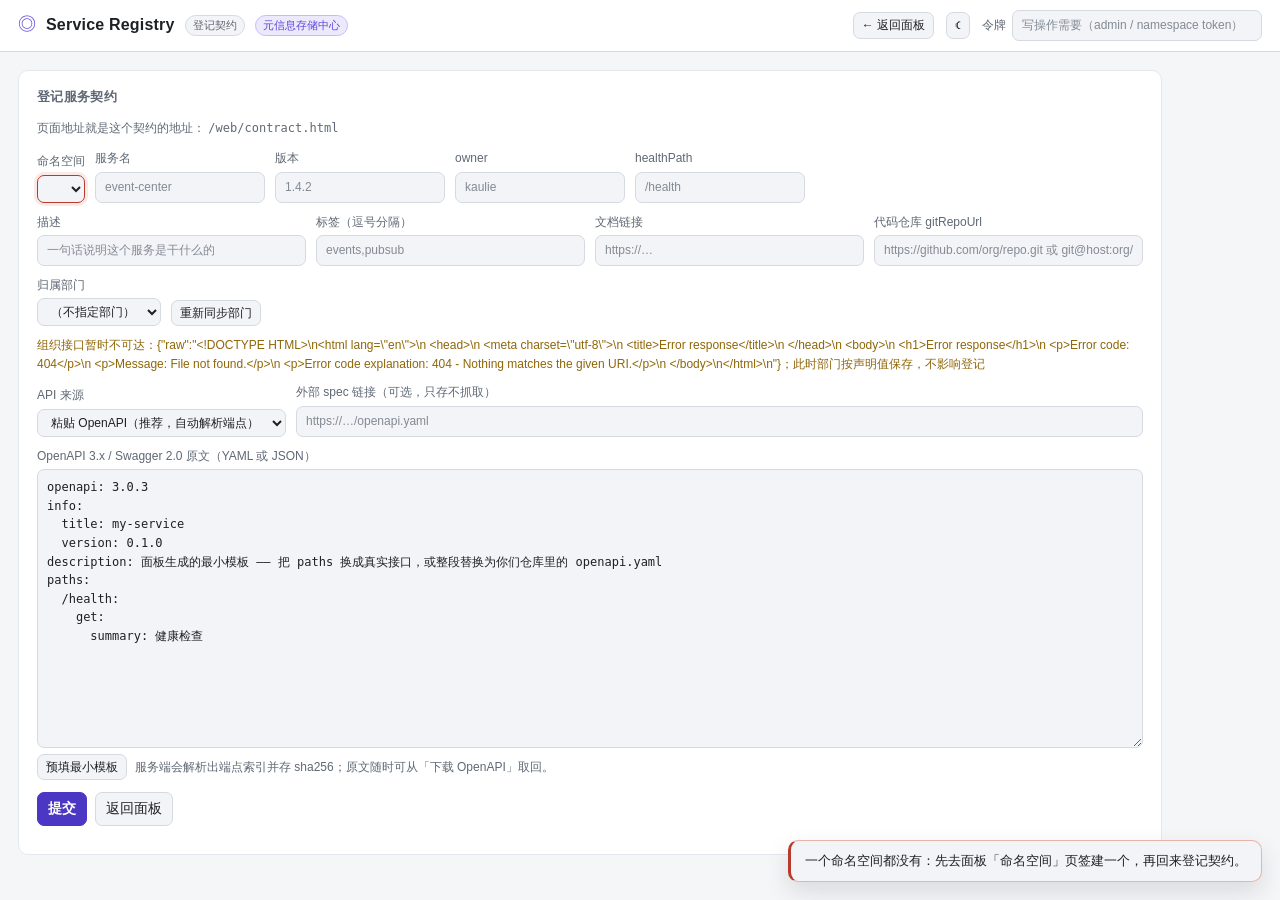
==== web/contract.html @ 5394a0b9 "feat(panel): 契约编辑独立成页 + 配色改为一套中性灰阶 + 单一强调色 两件事，都是面板体验问题：  1) 「编辑契约」在**独立页面**打开（不再是服务列表上方的内联表单）    - " ====
<!DOCTYPE html>
<html lang="zh-CN">
<head>
  <meta charset="UTF-8" />
  <meta name="viewport" content="width=device-width, initial-scale=1.0" />
  <title>登记服务契约 · Service Registry</title>
  <link rel="stylesheet" href="styles.css" />
</head>
<body>
  <header class="topbar">
    <div class="brand">
      <span class="logo">◎</span>
      <h1>Service Registry</h1>
      <span id="page-mode" class="badge badge--muted">契约</span>
      <span class="badge badge--info" title="本中心只存储元信息：不探活、不心跳、不保证实例可达">元信息存储中心</span>
    </div>
    <div class="topbar__meta">
      <a class="btn btn--small" id="back-to-panel" href="./#services">← 返回面板</a>
      <button class="btn btn--small" id="theme-toggle" type="button" title="切换主题">☀</button>
      <label class="token">
        令牌
        <input type="password" id="token" placeholder="写操作需要（admin / namespace token）" autocomplete="off" />
      </label>
    </div>
  </header>

  <main class="content content--form">
    <!-- 这个页面就是"契约编辑页"：URL 里带 ns/name 是编辑，不带是新建。
         之所以独立成页：内联在服务列表里的表单会被长列表挤到看不见的地方，
         而 OpenAPI 原文需要一大片地方；独立页面还能收藏、分享、后退。 -->
    <section class="form-card" id="contract-body" hidden>
      <h2 id="svc-form-title">登记服务契约</h2>
      <p class="note">
        页面地址就是这个契约的地址：
        <span class="mono" id="contract-url">contract.html</span>
        <span class="badge badge--muted" id="contract-exists" hidden></span>
      </p>
      <div class="form-row">
        <label>命名空间 <select id="svc-form-ns"></select></label>
        <label>服务名 <input type="text" id="svc-form-name" placeholder="event-center" /></label>
        <label>版本 <input type="text" id="svc-form-version" placeholder="1.4.2" /></label>
        <label>owner <input type="text" id="svc-form-owner" placeholder="kaulie" /></label>
        <label>healthPath <input type="text" id="svc-form-health" placeholder="/health" /></label>
      </div>
      <div class="form-row">
        <label class="grow">描述 <input type="text" id="svc-form-desc" placeholder="一句话说明这个服务是干什么的" /></label>
        <label class="grow">标签（逗号分隔） <input type="text" id="svc-form-tags" placeholder="events,pubsub" /></label>
        <label class="grow">文档链接 <input type="text" id="svc-form-docs" placeholder="https://…" /></label>
        <label class="grow">代码仓库 gitRepoUrl <input type="text" id="svc-form-repo" placeholder="https://github.com/org/repo.git 或 git@host:org/repo.git" /></label>
      </div>
      <div class="form-row">
        <label>归属部门
          <select id="svc-form-dept" title="候选来自组织架构服务；组织接口不可达时按声明值保存"></select>
        </label>
        <button class="btn btn--small" id="svc-form-dept-refresh" type="button">重新同步部门</button>
        <span class="note grow" id="svc-form-dept-note"></span>
      </div>
      <div class="form-row">
        <label>API 来源
          <select id="svc-form-mode">
            <option value="spec">粘贴 OpenAPI（推荐，自动解析端点）</option>
            <option value="manual">手工声明端点</option>
          </select>
        </label>
        <label class="grow">外部 spec 链接（可选，只存不抓取） <input type="text" id="svc-form-specurl" placeholder="https://…/openapi.yaml" /></label>
      </div>

      <div id="svc-form-spec-wrap">
        <label class="stack">OpenAPI 3.x / Swagger 2.0 原文（YAML 或 JSON）
          <textarea id="svc-form-spec" rows="14" spellcheck="false"
            placeholder="openapi: 3.0.3&#10;info:&#10;  title: event-center&#10;  version: 0.1.0&#10;paths:&#10;  /health:&#10;    get:&#10;      summary: 健康检查"></textarea>
        </label>
        <div class="actions" style="margin:6px 0">
          <button class="btn btn--small" id="svc-form-spec-template" type="button">预填最小模板</button>
          <span class="note">服务端会解析出端点索引并存 sha256；原文随时可从「下载 OpenAPI」取回。</span>
        </div>
      </div>

      <div id="svc-form-manual-wrap" hidden>
        <table id="svc-form-eps">
          <thead><tr><th style="width:110px">方法</th><th>路径</th><th>说明</th><th style="width:60px"></th></tr></thead>
          <tbody></tbody>
        </table>
        <button class="btn btn--small" id="svc-form-ep-add" type="button">＋ 加一行</button>
      </div>

      <div class="actions" style="margin-top:12px">
        <button class="btn btn--primary" id="svc-form-submit" type="button">提交</button>
        <button class="btn" id="svc-form-cancel" type="button">返回面板</button>
        <span class="hint" id="svc-form-hint"></span>
      </div>
    </section>

    <section class="form-card form-card--done" id="contract-done" hidden>
      <h2>✓ 已保存</h2>
      <p class="note" id="contract-done-text"></p>
      <div class="actions">
        <a class="btn btn--primary" href="./#services">← 回到服务目录</a>
        <a class="btn" id="contract-done-spec" href="#" target="_blank" rel="noopener">查看内联 spec</a>
        <a class="btn" href="contract.html">＋ 再登记一个</a>
      </div>
    </section>

    <section class="form-card" id="contract-loading">
      <h2>加载中…</h2>
      <p class="note">正在读取命名空间、部门目录与契约内容。</p>
    </section>
  </main>

  <div id="toast" class="toast" hidden></div>
  <script src="shared.js"></script>
  <script src="contract.js"></script>
</body>
</html>
---- web/styles.css ----
/* Service Registry 控制面板 + 契约编辑页
   ---------------------------------------------------------------------------
   配色规则（改颜色只需要动这一段）：
     · 灰阶是**中性**的，不带蓝调 —— 页面/卡片/输入框全用同一族灰，靠明度分层；
     · 只有**一个强调色**（--accent，紫罗兰），所有"可点/可交互"的地方都用它，
       深浅由 --accent-soft（底）/ --accent-line（描边）/ --accent（文字）三档决定，
       不再出现"蓝色 + 浅蓝 + 深蓝"混杂的局面；
     · 状态色只管状态：--ok / --warn / --bad（成功/警示/危险），不拿来做装饰；
     · 深色是默认，<html data-theme="light"> 换一整套取值（右上角有开关）。
*/

:root {
  color-scheme: dark;

  /* 中性灰阶 */
  --bg: #17181b;
  --surface: #1e2024;
  --surface-2: #26282d;
  --surface-3: #2f3238;
  --line: #3a3e45;
  --line-soft: #2e3137;
  --text: #e9eaec;
  --text-dim: #a2a7b0;

  /* 唯一的强调色（紫罗兰）：底 / 描边 / 文字 三档 */
  --accent: #aba0f7;
  --accent-strong: #8f80f2;
  --accent-soft: #2a2740;
  --accent-line: #4e4779;
  --accent-ring: rgba(143, 128, 242, .28);

  /* 状态色（只表达状态） */
  --ok: #5cc79a;
  --ok-soft: #1d3529;
  --ok-line: #2f5c46;
  --warn: #e0b055;
  --warn-soft: #332b18;
  --warn-line: #6a5628;
  --bad: #ef8271;
  --bad-soft: #3a2320;
  --bad-line: #6d3a34;

  /* HTTP 方法（一色一位，GET/DELETE 复用状态色） */
  --m-get: var(--ok);
  --m-post: var(--accent);
  --m-put: var(--warn);
  --m-patch: #6fd0c0;
  --m-delete: var(--bad);
  --m-other: var(--text-dim);

  --shadow: 0 10px 28px rgba(0, 0, 0, .38);
  --radius: 10px;
  --radius-sm: 7px;
  --mono: ui-monospace, SFMono-Regular, Menlo, Consolas, monospace;
}

html[data-theme="light"] {
  color-scheme: light;

  --bg: #f5f6f8;
  --surface: #ffffff;
  --surface-2: #f2f4f7;
  --surface-3: #e8ebf0;
  --line: #d5dae1;
  --line-soft: #e4e8ee;
  --text: #1d2126;
  --text-dim: #5f6874;

  --accent: #5b46d6;
  --accent-strong: #4b37c4;
  --accent-soft: #ece9fd;
  --accent-line: #c6bcf4;
  --accent-ring: rgba(91, 70, 214, .18);

  --ok: #16875c;
  --ok-soft: #e3f5ec;
  --ok-line: #a9d9c4;
  --warn: #8f6608;
  --warn-soft: #fbf1da;
  --warn-line: #e2c893;
  --bad: #b83a2c;
  --bad-soft: #fbe9e6;
  --bad-line: #eab3aa;

  --m-patch: #1c8272;

  --shadow: 0 10px 24px rgba(22, 26, 33, .12);
}

* { box-sizing: border-box; }

body {
  margin: 0;
  background: var(--bg);
  color: var(--text);
  font: 14px/1.55 -apple-system, BlinkMacSystemFont, "Segoe UI", "PingFang SC", "Microsoft YaHei", sans-serif;
  -webkit-font-smoothing: antialiased;
}

h1 { font-size: 16px; margin: 0; letter-spacing: .2px; }
h2 { font-size: 13px; margin: 18px 0 8px; color: var(--text-dim); font-weight: 600; letter-spacing: .3px; }

a { color: var(--accent); }
a:hover { color: var(--accent-strong); }

/* 键盘可达性：所有可聚焦元素的焦点环都用同一个强调色 */
:focus-visible { outline: 2px solid var(--accent); outline-offset: 1px; }

/* ---- 顶栏 / 页签 ---- */
.topbar {
  display: flex; align-items: center; justify-content: space-between; gap: 12px;
  padding: 10px 18px; background: var(--surface); border-bottom: 1px solid var(--line);
  position: sticky; top: 0; z-index: 10;
}
.brand { display: flex; align-items: center; gap: 10px; flex-wrap: wrap; }
.logo { color: var(--accent); font-size: 18px; }
.topbar__meta { display: flex; align-items: center; gap: 12px; flex-wrap: wrap; }
.muted { color: var(--text-dim); font-size: 12px; }
.autorefresh, .token { display: flex; align-items: center; gap: 6px; font-size: 12px; color: var(--text-dim); }
.token input { width: 250px; }

.tabs {
  display: flex; gap: 2px; padding: 6px 18px 0; background: var(--surface);
  border-bottom: 1px solid var(--line); flex-wrap: wrap;
}
.tab {
  background: transparent; border: none; border-radius: var(--radius-sm) var(--radius-sm) 0 0;
  padding: 7px 12px 8px; cursor: pointer; color: var(--text-dim);
  border-bottom: 2px solid transparent;
}
.tab:hover { color: var(--text); background: var(--surface-2); }
.tab--active { background: var(--bg); color: var(--text); border-bottom-color: var(--accent); }

/* ---- 表单控件 ---- */
input, select, button, textarea {
  font: inherit; color: var(--text); background: var(--surface-2);
  border: 1px solid var(--line); border-radius: var(--radius-sm); padding: 5px 9px;
}
input[type=search], input[type=text], input[type=number], input[type=password] { min-width: 150px; }
select { cursor: pointer; }
input::placeholder, textarea::placeholder { color: var(--text-dim); opacity: .75; }
input:focus, select:focus, textarea:focus { outline: none; border-color: var(--accent); box-shadow: 0 0 0 3px var(--accent-ring); }
input[type=checkbox] { accent-color: var(--accent-strong); }

/* 按钮：默认中性（描边式），主操作 = 强调色实心，危险 = 红 */
.btn {
  cursor: pointer; background: var(--surface-2); border: 1px solid var(--line);
  border-radius: var(--radius-sm); padding: 5px 10px; color: var(--text);
  text-decoration: none; display: inline-flex; align-items: center; gap: 4px;
  transition: background .12s ease, border-color .12s ease, color .12s ease;
}
.btn:hover { background: var(--surface-3); border-color: var(--accent); color: var(--text); }
.btn--primary {
  background: var(--accent-strong); border-color: var(--accent-strong);
  color: #ffffff; font-weight: 600;
}
html[data-theme="dark"] .btn--primary { color: #171326; }
.btn--primary:hover { background: var(--accent); border-color: var(--accent); color: #171326; }
html[data-theme="light"] .btn--primary:hover { color: #ffffff; }
.btn--danger { background: var(--bad-soft); border-color: var(--bad-line); color: var(--bad); }
.btn--danger:hover { background: var(--bad-soft); border-color: var(--bad); color: var(--bad); }
.btn--small { padding: 3px 8px; font-size: 12px; }
.btn:active { transform: translateY(1px); }
button[disabled] { opacity: .6; cursor: progress; }

/* ---- 布局 ---- */
.content { padding: 18px; max-width: 1500px; }
.content--form { max-width: 1180px; }
.tabpanel { display: none; }
.tabpanel--active { display: block; }

.actions { display: flex; gap: 8px; align-items: center; flex-wrap: wrap; margin-bottom: 12px; }
.actions .grow { flex: 1 1 260px; }

.cards { display: grid; grid-template-columns: repeat(auto-fill, minmax(170px, 1fr)); gap: 10px; }
.card {
  background: var(--surface); border: 1px solid var(--line-soft);
  border-radius: var(--radius); padding: 12px;
}
.card__label { color: var(--text-dim); font-size: 12px; }
.card__value { font-size: 22px; font-family: var(--mono); margin-top: 2px; }


/* ---- 徽章 / 标签 / 方法 ---- */
.badge {
  font-size: 11px; padding: 1px 7px; border-radius: 999px;
  border: 1px solid var(--line); background: var(--surface-2); color: var(--text-dim);
  white-space: nowrap;
}
.badge--ok { color: var(--ok); border-color: var(--ok-line); background: var(--ok-soft); }
.badge--bad { color: var(--bad); border-color: var(--bad-line); background: var(--bad-soft); }
.badge--muted { color: var(--text-dim); }
.badge--info { color: var(--accent); border-color: var(--accent-line); background: var(--accent-soft); }
.badge--warn { color: var(--warn); border-color: var(--warn-line); background: var(--warn-soft); }

.tag {
  display: inline-block; font-size: 11px; color: var(--text-dim);
  border: 1px solid var(--line-soft); border-radius: 999px; padding: 0 7px; margin-right: 4px;
  background: var(--surface-2);
}
a.tag { text-decoration: none; }
a.tag--link { color: var(--accent); border-color: var(--accent-line); background: var(--accent-soft); }
a.tag--link:hover { text-decoration: underline; }

.method { font-family: var(--mono); font-size: 11px; font-weight: 700; color: var(--m-other); }
.method--GET { color: var(--m-get); }
.method--POST { color: var(--m-post); }
.method--PUT { color: var(--m-put); }
.method--PATCH { color: var(--m-patch); }
.method--DELETE { color: var(--m-delete); }
.mono { font-family: var(--mono); }

/* ---- 列表 / 卡片 / 表格 ---- */
.list { display: flex; flex-direction: column; gap: 10px; }
.item {
  background: var(--surface); border: 1px solid var(--line-soft);
  border-radius: var(--radius); padding: 12px 14px;
}
.item:hover { border-color: var(--line); }
.item__head { display: flex; align-items: baseline; gap: 10px; flex-wrap: wrap; }
.item__title { font-family: var(--mono); font-size: 14px; font-weight: 600; }
.item__meta { color: var(--text-dim); font-size: 12px; }
.item__desc { margin: 6px 0 0; color: var(--text); }
.item__body { margin-top: 10px; border-top: 1px solid var(--line-soft); padding-top: 8px; }
.item__body h2:first-child { margin-top: 0; }

table { border-collapse: collapse; width: 100%; font-size: 12px; }
th, td { text-align: left; padding: 5px 8px; border-bottom: 1px solid var(--line-soft); vertical-align: top; }
th { color: var(--text-dim); font-weight: 600; white-space: nowrap; }
tbody tr:hover { background: var(--surface-2); }
tbody tr:last-child td { border-bottom: none; }

pre.code, .code {
  background: var(--surface-2); border: 1px solid var(--line-soft); border-radius: var(--radius-sm);
  padding: 10px 12px; font-family: var(--mono); font-size: 12px;
  overflow: auto; margin: 0 0 12px; line-height: 1.5;
}
.code--log { max-height: 420px; white-space: pre-wrap; }


/* ---- 表单卡片（契约编辑页） ---- */
.form-card {
  background: var(--surface); border: 1px solid var(--line-soft);
  border-radius: var(--radius); padding: 16px 18px; margin: 0 0 14px;
}
.form-card h2 { margin-top: 0; }
.form-card--done { border-color: var(--ok-line); background: var(--ok-soft); }
.form-card--done h2 { color: var(--ok); }
.form-row { display: flex; gap: 10px; align-items: flex-end; flex-wrap: wrap; margin-bottom: 10px; }
.form-row label { display: flex; flex-direction: column; gap: 4px; font-size: 12px; color: var(--text-dim); }
.form-row label.grow { flex: 1 1 220px; }
label.stack { display: block; font-size: 12px; color: var(--text-dim); }
label.stack input, label.stack textarea { display: block; width: 100%; margin-top: 4px; }
textarea {
  font: inherit; color: var(--text); background: var(--surface-2);
  border: 1px solid var(--line); border-radius: var(--radius-sm); padding: 8px 9px;
  font-family: var(--mono); font-size: 12px; resize: vertical;
}
textarea:focus { outline: none; border-color: var(--accent); box-shadow: 0 0 0 3px var(--accent-ring); }
#svc-form-eps td { padding: 3px 6px; }
#svc-form-eps input, #svc-form-eps select { width: 100%; }

.note { color: var(--text-dim); font-size: 12px; }
.note--warn { color: var(--warn); }
/* 表单校验提示：必须醒目 —— 曾经只有一个小灰字，看起来就是"点了没反应" */
.hint { font-size: 12px; color: var(--text-dim); }
.hint--error { color: var(--bad); font-weight: 600; }
.hint--ok { color: var(--ok); font-weight: 600; }
input.field-error, select.field-error, textarea.field-error {
  border-color: var(--bad);
  box-shadow: 0 0 0 3px var(--bad-soft);
}

/* ---- 服务树 ---- */
.tree {
  background: var(--surface); border: 1px solid var(--line-soft);
  border-radius: var(--radius); padding: 10px 12px;
}
.tree__node { margin-left: 12px; padding-left: 8px; border-left: 1px dashed var(--line); }
.tree > .tree__node { margin-left: 0; padding-left: 0; border-left: none; }
.tree__row {
  display: flex; align-items: baseline; gap: 8px; flex-wrap: wrap;
  padding: 3px 6px; border-radius: var(--radius-sm); cursor: pointer;
}
.tree__row:hover { background: var(--surface-2); }
.tree__row:focus-visible { outline: 2px solid var(--accent); }
.tree__caret { color: var(--accent); font-size: 11px; width: 10px; display: inline-block; }
.tree__label { font-family: var(--mono); }
.tree__extra { display: inline-flex; align-items: center; gap: 6px; flex-wrap: wrap; }
.tree__node--dept > .tree__row > .tree__label { font-weight: 600; }
.tree__children[hidden] { display: none; }
.tree__empty { color: var(--text-dim); font-size: 12px; padding: 2px 6px; }

/* ---- 其它 ---- */
details summary { cursor: pointer; color: var(--accent); font-size: 12px; }
details summary:hover { color: var(--accent-strong); }

.kv { display: grid; grid-template-columns: 150px 1fr; gap: 4px 10px; font-size: 12px; margin-top: 8px; }
.kv dt { color: var(--text-dim); }
.kv dd { margin: 0; font-family: var(--mono); word-break: break-all; }

.toast {
  position: fixed; right: 18px; bottom: 18px; max-width: 520px;
  background: var(--surface-2); border: 1px solid var(--accent-line);
  border-left: 3px solid var(--accent);
  border-radius: var(--radius); padding: 10px 14px; font-size: 13px;
  white-space: pre-wrap; z-index: 50; box-shadow: var(--shadow);
}
.toast--bad { border-color: var(--bad-line); border-left-color: var(--bad); }
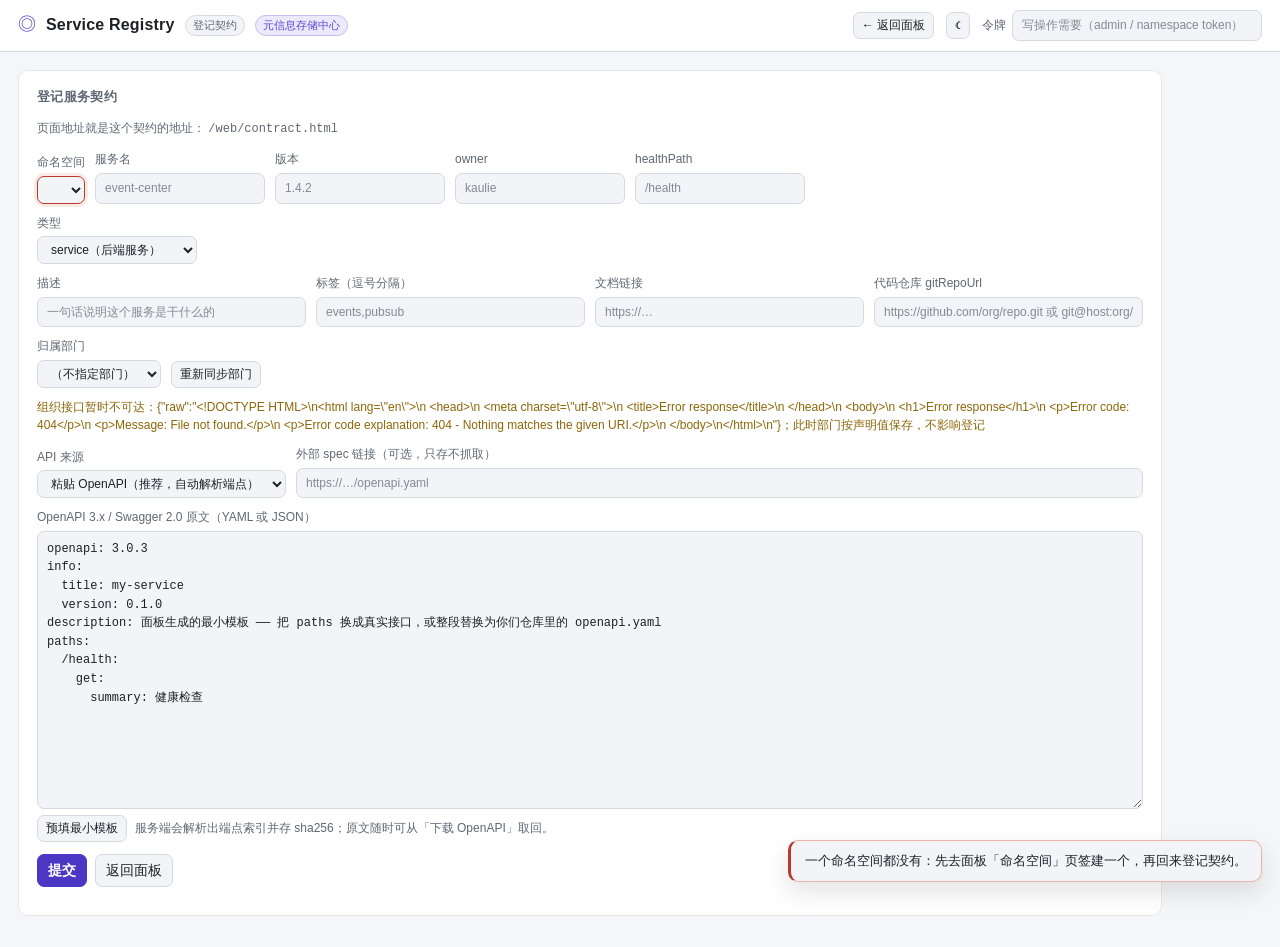
==== commit 99f6d464: "UI: show and edit service type (service/app) with APP_ID and OS for apps" ====
--- a/web/contract.html
+++ b/web/contract.html
@@ -41,6 +41,26 @@
         <label>版本 <input type="text" id="svc-form-version" placeholder="1.4.2" /></label>
         <label>owner <input type="text" id="svc-form-owner" placeholder="kaulie" /></label>
         <label>healthPath <input type="text" id="svc-form-health" placeholder="/health" /></label>
+      </div>
+      <div class="form-row">
+        <label>类型
+          <select id="svc-form-type">
+            <option value="service">service（后端服务）</option>
+            <option value="app">app（移动/桌面应用）</option>
+          </select>
+        </label>
+        <label id="svc-form-appid-wrap" hidden>APP_ID
+          <input type="text" id="svc-form-appid" placeholder="com.example.mobile" />
+        </label>
+        <label id="svc-form-os-wrap" hidden>操作系统
+          <select id="svc-form-os">
+            <option>Android</option>
+            <option>iOS</option>
+            <option>MacOS</option>
+            <option>Windows</option>
+            <option>Linux</option>
+          </select>
+        </label>
       </div>
       <div class="form-row">
         <label class="grow">描述 <input type="text" id="svc-form-desc" placeholder="一句话说明这个服务是干什么的" /></label>
--- a/web/styles.css
+++ b/web/styles.css
@@ -8,6 +8,8 @@
      · 状态色只管状态：--ok / --warn / --bad（成功/警示/危险），不拿来做装饰；
      · 深色是默认，<html data-theme="light"> 换一整套取值（右上角有开关）。
 */
+
+[hidden] { display: none !important; }
 
 :root {
   color-scheme: dark;
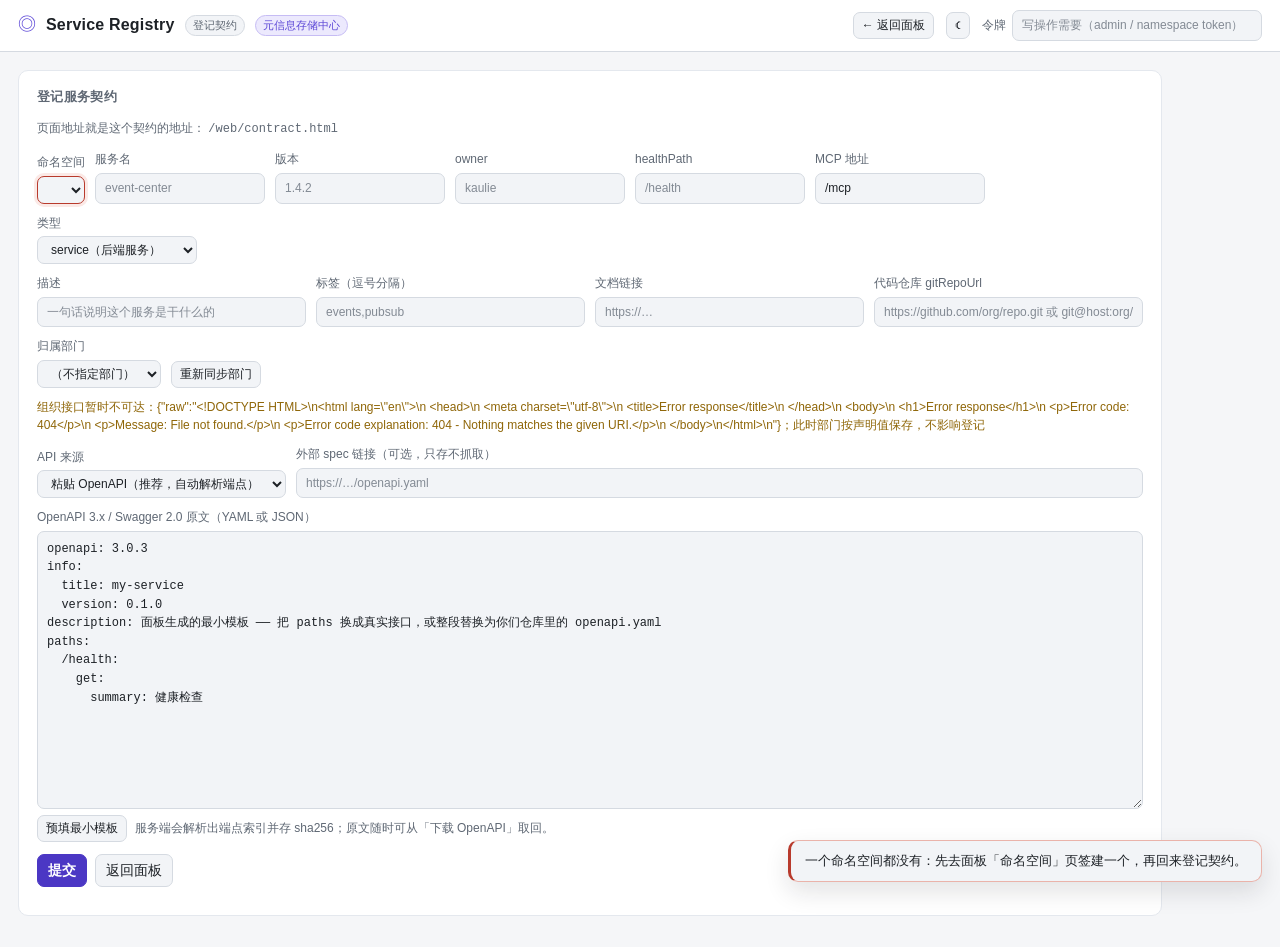
==== commit 715a0e75: "feat: record each service's MCP path on the contract Agents discover a service's Streamable HTTP MCP" ====
--- a/web/contract.html
+++ b/web/contract.html
@@ -41,6 +41,7 @@
         <label>版本 <input type="text" id="svc-form-version" placeholder="1.4.2" /></label>
         <label>owner <input type="text" id="svc-form-owner" placeholder="kaulie" /></label>
         <label>healthPath <input type="text" id="svc-form-health" placeholder="/health" /></label>
+        <label>MCP 地址 <input type="text" id="svc-form-mcp" placeholder="/mcp" /></label>
       </div>
       <div class="form-row">
         <label>类型
